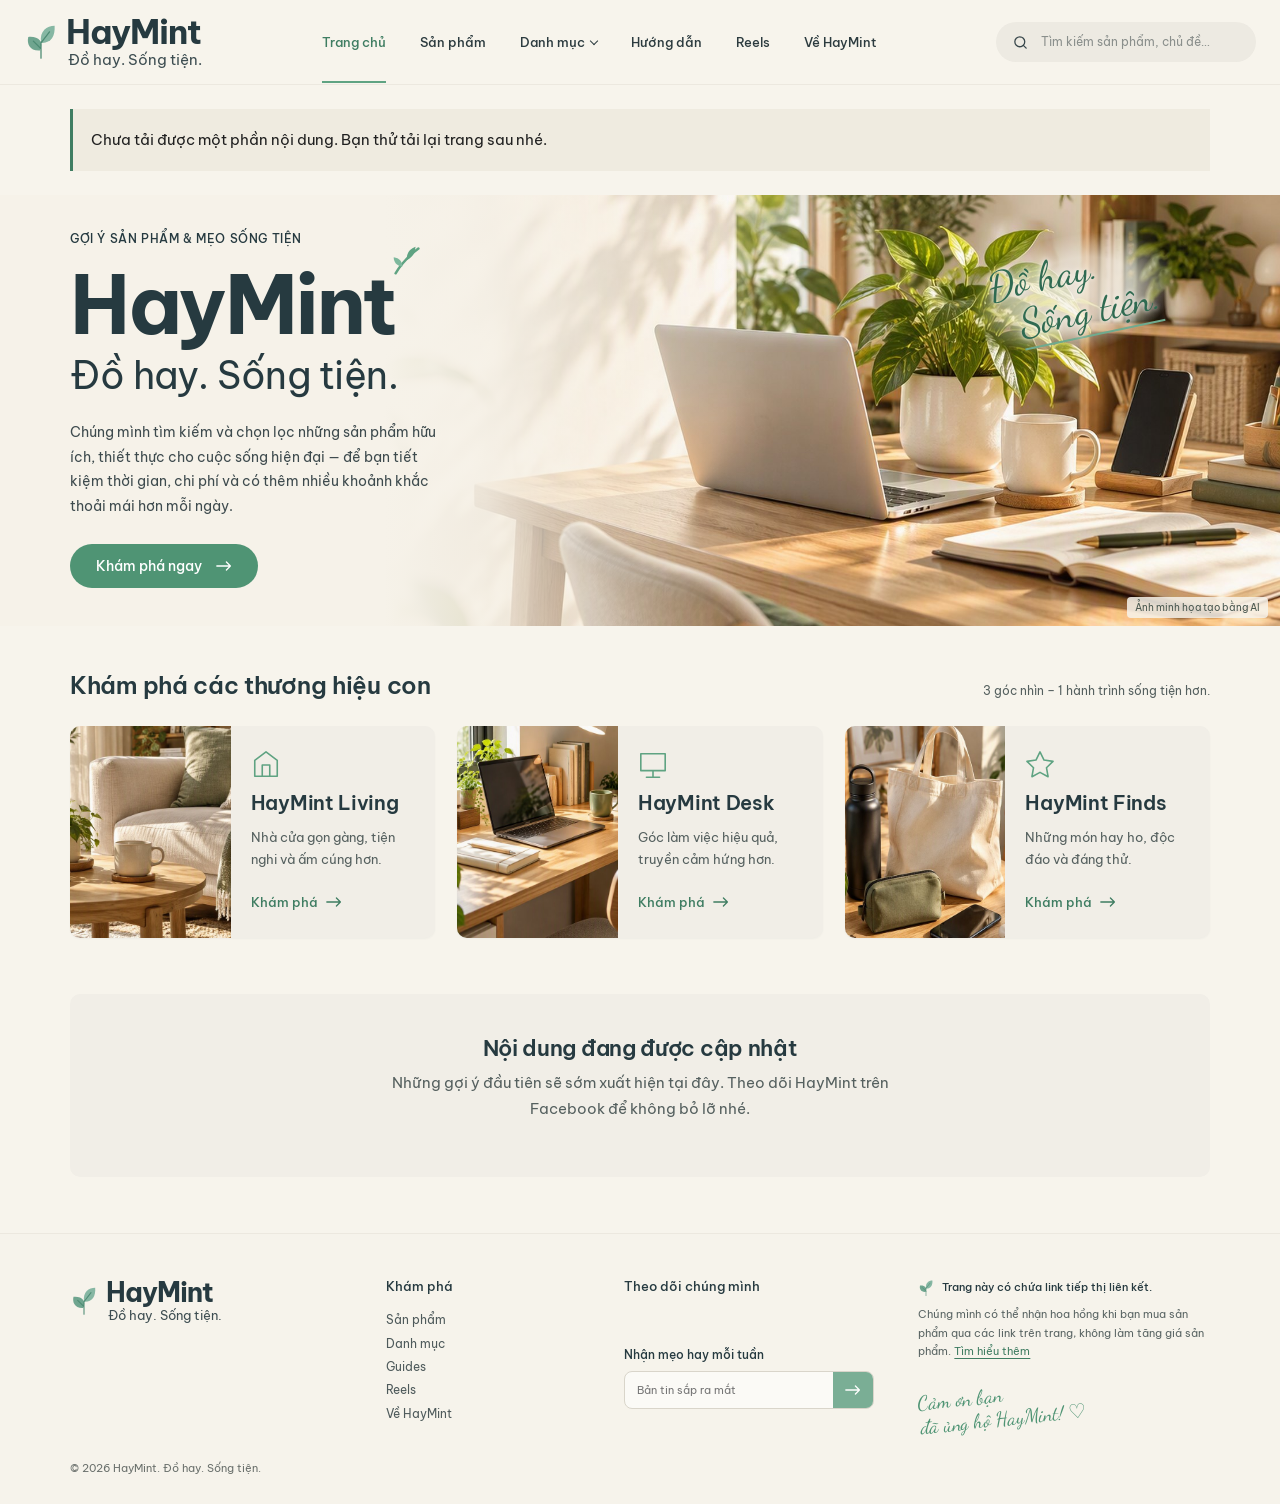
==== index.html @ e502e1e5 "Initial upload" ====
<!DOCTYPE html>
<html lang="vi"><head><meta charset="utf-8"/><meta content="width=device-width, initial-scale=1" name="viewport"/><title>Đồ hay. Sống tiện. | HayMint</title><meta content="Gợi ý chọn lọc cho nhà cửa, góc làm việc và nhu cầu hằng ngày. HayMint không phải cửa hàng." name="description"/><link rel="canonical" href="./index.html"><meta content="website" property="og:type"/><meta content="vi_VN" property="og:locale"/><meta content="HayMint" property="og:site_name"/><meta content="Đồ hay. Sống tiện. | HayMint" property="og:title"/><meta content="Gợi ý chọn lọc cho nhà cửa, góc làm việc và nhu cầu hằng ngày. HayMint không phải cửa hàng." property="og:description"/><meta property="og:url" content="./index.html"><meta content="summary" name="twitter:card"/><meta content="Đồ hay. Sống tiện. | HayMint" name="twitter:title"/><meta content="Gợi ý chọn lọc cho nhà cửa, góc làm việc và nhu cầu hằng ngày. HayMint không phải cửa hàng." name="twitter:description"/><link href="data:image/svg+xml,%3Csvg xmlns='http://www.w3.org/2000/svg' viewBox='0 0 32 32'%3E%3Cpath fill='%235FA382' d='M26 5C12 3 4 11 7 21c10 5 21-2 19-16Z'/%3E%3C/svg%3E" rel="icon" type="image/svg+xml"/><link href="https://fonts.googleapis.com" rel="preconnect"/><link crossorigin="" href="https://fonts.gstatic.com" rel="preconnect"/><link href="https://fonts.googleapis.com/css2?family=Be+Vietnam+Pro:wght@300;400;500;600;700;800&amp;family=Dancing+Script:wght@500;600&amp;display=swap" rel="stylesheet"/><link href="./assets/css/style.css" rel="stylesheet"/><script defer="" src="./assets/js/app.js"></script></head><body data-page="home"><a class="skip" href="#main">Đến nội dung chính</a><header class="site-header"><div class="wrap header-inner"><a aria-label="HayMint, Trang chủ" class="brand" href="./index.html"><svg aria-hidden="true" class="leaf" viewbox="0 0 40 44"><path d="M20 23C18 9 27 3 36 3c1 13-5 21-16 20Z" fill="#86B7A3"></path><path d="M19 32C7 33 3 24 5 16c12-1 18 5 14 16Z" fill="#6FA58F"></path><path d="M20 41V22m0 8L11 21m9 2L30 10" fill="none" stroke="#4D8B73" stroke-linecap="round" stroke-width="1.5"></path></svg><span class="brand-text"><span class="wordmark">HayMint</span><span class="tagline">Đồ hay. Sống tiện.</span></span></a><button aria-controls="main-nav" aria-expanded="false" class="menu-toggle" id="menu-toggle" type="button">☰ Menu</button><nav aria-label="Điều hướng chính" id="main-nav"><a aria-current="page" href="./index.html">Trang chủ</a><a href="./category.html?type=product">Sản phẩm</a><details class="dropdown"><summary>Danh mục</summary><div><a href="./category.html?cat=living">Living · Nhà cửa</a><a href="./category.html?cat=desk">Desk · Góc làm việc</a><a href="./category.html?cat=finds">Finds · Món hay ho</a></div></details><a href="./guides/index.html">Hướng dẫn</a><a href="./reels.html">Reels</a><a href="./about.html">Về HayMint</a><a class="facebook-follow" data-facebook="" hidden="">Theo dõi trên Facebook ↗</a></nav><div class="search-wrap"><label class="sr-only" for="site-search">Tìm gợi ý, video hoặc hướng dẫn</label><svg aria-hidden="true" class="search-icon" viewBox="0 0 24 24"><circle cx="11" cy="11" r="7" fill="none" stroke="currentColor" stroke-width="1.8"/><path d="m20 20-4-4" stroke="currentColor" stroke-width="1.8" stroke-linecap="round"/></svg><input autocomplete="off" id="site-search" placeholder="Tìm kiếm sản phẩm, chủ đề…" type="search"/></div></div></header><main id="main" tabindex="-1"><div id="load-error" class="notice wrap" role="alert" hidden></div>
<section id="search-results" class="wrap" hidden aria-labelledby="search-title"><h1 id="search-title">Kết quả tìm kiếm</h1><p id="search-count" role="status" aria-live="polite"></p><p class="affiliate-note" hidden>Trang có chứa link tiếp thị liên kết</p><div id="search-grid" class="grid"></div></section>
<div id="page-content">
<div id="demo-banner" class="demo-banner" hidden><strong>Bản xem trước thiết kế.</strong> Sản phẩm và video bên dưới là nội dung minh họa, không phải gợi ý thật. Trang này không được liên kết hay lập chỉ mục.</div>
<section class="hero" aria-labelledby="hero-title">
 <img class="hero-img" src="./assets/img/hero.jpg" width="1600" height="776" alt="Hình minh họa AI: góc bàn làm việc bằng gỗ với laptop, chậu cây xanh và cốc sứ" fetchpriority="high">
 <div class="hero-inner wrap">
  <div class="hero-copy">
   <p class="eyebrow">GỢI Ý SẢN PHẨM &amp; MẸO SỐNG TIỆN</p>
   <h1 id="hero-title">HayMint<svg class="hero-sprig" aria-hidden="true" viewBox="0 0 40 40"><path d="M8 34c6-10 12-17 24-26" fill="none" stroke="#5FA382" stroke-width="2.6" stroke-linecap="round"/><path d="M20 20c-1-7 3-12 9-14-1 7-3 11-9 14Z" fill="#5FA382"/><path d="M15 27c-6-1-9-5-9-10 6 1 9 4 9 10Z" fill="#7DB89C"/></svg></h1>
   <p class="hero-tagline">Đồ hay. Sống tiện.</p>
   <p class="hero-description">Chúng mình tìm kiếm và chọn lọc những sản phẩm hữu ích, thiết thực cho cuộc sống hiện đại — để bạn tiết kiệm thời gian, chi phí và có thêm nhiều khoảnh khắc thoải mái hơn mỗi ngày.</p>
   <button class="button" id="explore" type="button">Khám phá ngay <svg aria-hidden="true" class="arrow" viewBox="0 0 20 12"><path d="M1 6h17m-5-5 5 5-5 5" fill="none" stroke="currentColor" stroke-width="1.6" stroke-linecap="round" stroke-linejoin="round"/></svg></button>
  </div>
  <p class="hero-script" aria-hidden="true">Đồ hay.<br><span>Sống tiện.</span></p>
 </div>
 <p class="ai-note">Ảnh minh họa tạo bằng AI</p>
</section>
<div class="wrap">
<section id="categories" aria-labelledby="categories-title"><div class="section-head"><h2 id="categories-title">Khám phá các thương hiệu con</h2><span class="muted">3 góc nhìn – 1 hành trình sống tiện hơn.</span></div><div id="category-grid" class="category-grid"></div></section>
<div class="empty" id="empty-state" hidden><h2>Nội dung đang được cập nhật</h2><p>Những gợi ý đầu tiên sẽ sớm xuất hiện tại đây. Theo dõi HayMint trên Facebook để không bỏ lỡ nhé.</p><a class="button" data-facebook hidden>Theo dõi HayMint trên Facebook <svg aria-hidden="true" class="arrow" viewBox="0 0 20 12"><path d="M1 6h17m-5-5 5 5-5 5" fill="none" stroke="currentColor" stroke-width="1.6" stroke-linecap="round" stroke-linejoin="round"/></svg></a></div>
<section id="products-section" hidden><div class="section-head"><div><h2>Sản phẩm nổi bật</h2><p class="affiliate-note" hidden>Trang có chứa link tiếp thị liên kết</p></div><a class="view-all" href="./category.html?type=product">Xem tất cả <svg aria-hidden="true" class="arrow" viewBox="0 0 20 12"><path d="M1 6h17m-5-5 5 5-5 5" fill="none" stroke="currentColor" stroke-width="1.6" stroke-linecap="round" stroke-linejoin="round"/></svg></a></div><div id="products-grid" class="grid"></div></section>
</div>
<section id="videos-section" class="video-band" hidden><div class="wrap"><div class="section-head"><div><h2>Video nổi bật</h2><p class="section-description">Xem thêm những video gợi ý và mẹo hay từ HayMint.</p></div><a class="view-all" href="./reels.html">Xem tất cả video <svg aria-hidden="true" class="arrow" viewBox="0 0 20 12"><path d="M1 6h17m-5-5 5 5-5 5" fill="none" stroke="currentColor" stroke-width="1.6" stroke-linecap="round" stroke-linejoin="round"/></svg></a></div><div id="videos-grid" class="grid"></div></div></section>
<div class="wrap"><section id="guides-section" hidden><div class="section-head"><h2>Hướng dẫn</h2><a class="view-all" href="./guides/index.html">Xem tất cả <svg aria-hidden="true" class="arrow" viewBox="0 0 20 12"><path d="M1 6h17m-5-5 5 5-5 5" fill="none" stroke="currentColor" stroke-width="1.6" stroke-linecap="round" stroke-linejoin="round"/></svg></a></div><div id="guides-grid" class="grid"></div></section></div>
</div><noscript><p class="notice wrap">Bật JavaScript để xem danh mục và nội dung.</p></noscript></main><footer><div class="wrap footer-top">
<div class="footer-brand"><a class="brand" href="./index.html"><svg aria-hidden="true" class="leaf" viewbox="0 0 40 44"><path d="M20 23C18 9 27 3 36 3c1 13-5 21-16 20Z" fill="#86B7A3"></path><path d="M19 32C7 33 3 24 5 16c12-1 18 5 14 16Z" fill="#6FA58F"></path><path d="M20 41V22m0 8L11 21m9 2L30 10" fill="none" stroke="#4D8B73" stroke-linecap="round" stroke-width="1.5"></path></svg><span class="brand-text"><span class="wordmark">HayMint</span><span class="tagline">Đồ hay. Sống tiện.</span></span></a></div>
<nav aria-label="Khám phá"><h2>Khám phá</h2><a href="./category.html?type=product">Sản phẩm</a><a href="./category.html">Danh mục</a><a href="./guides/index.html">Guides</a><a href="./reels.html">Reels</a><a href="./about.html">Về HayMint</a></nav>
<div class="footer-connect"><h2>Theo dõi chúng mình</h2><div id="social-links" class="socials" aria-label="Mạng xã hội"></div><h3>Nhận mẹo hay mỗi tuần</h3><div class="newsletter-field"><label class="sr-only" for="nl">Email (sắp ra mắt)</label><input id="nl" type="email" placeholder="Bản tin sắp ra mắt" disabled><button type="button" disabled aria-label="Sắp ra mắt"><svg aria-hidden="true" class="arrow" viewBox="0 0 20 12"><path d="M1 6h17m-5-5 5 5-5 5" fill="none" stroke="currentColor" stroke-width="1.6" stroke-linecap="round" stroke-linejoin="round"/></svg></button></div></div>
<div class="footer-disclosure"><p class="disclosure-title"><svg aria-hidden="true" class="leaf" viewbox="0 0 40 44"><path d="M20 23C18 9 27 3 36 3c1 13-5 21-16 20Z" fill="#86B7A3"></path><path d="M19 32C7 33 3 24 5 16c12-1 18 5 14 16Z" fill="#6FA58F"></path><path d="M20 41V22m0 8L11 21m9 2L30 10" fill="none" stroke="#4D8B73" stroke-linecap="round" stroke-width="1.5"></path></svg>Trang này có chứa link tiếp thị liên kết.</p><p>Chúng mình có thể nhận hoa hồng khi bạn mua sản phẩm qua các link trên trang, không làm tăng giá sản phẩm. <a href="./disclosure.html">Tìm hiểu thêm</a></p><p class="footer-thanks">Cảm ơn bạn<br>đã ủng hộ HayMint! ♡</p></div>
</div><div class="wrap footer-bottom"><p>© 2026 HayMint. Đồ hay. Sống tiện.</p></div></footer></body></html>
---- assets/css/style.css ----
/* HayMint — layout follows the owner's reference mockup. Plain CSS. */
:root{--bg:#F7F4EC;--ink:#202020;--slate:#263A40;--mint:#5FA382;--hover:#4A8A6A;--green:#3F7D62;--soft:#EFEBE0;--panel:#F1EEE7;--muted:#6B6B6B;--line:#E4E0D6;--r:10px}
*{box-sizing:border-box}html{scroll-behavior:smooth;scroll-padding-top:100px}
body{margin:0;background:var(--bg);color:var(--ink);font:15px/1.7 "Be Vietnam Pro",system-ui,sans-serif;-webkit-font-smoothing:antialiased}
img{max-width:100%}a{color:inherit;text-underline-offset:3px}button,input{font:inherit}button{border:0;cursor:pointer}
a:focus-visible,button:focus-visible,input:focus-visible,summary:focus-visible{outline:3px solid var(--green);outline-offset:3px;border-radius:4px}
[hidden]{display:none!important}.wrap{width:min(1140px,calc(100% - 64px));margin-inline:auto}
h1,h2,h3{color:var(--slate);line-height:1.3;margin:0}h2{font-size:24px;font-weight:600;letter-spacing:-.3px}
.arrow{width:16px;height:10px;flex-shrink:0}
.skip{position:fixed;top:-100px;left:16px;background:var(--ink);color:#fff;padding:10px;z-index:50}.skip:focus{top:10px}
.sr-only{position:absolute;width:1px;height:1px;overflow:hidden;clip:rect(0,0,0,0);white-space:nowrap}

/* Header */
.site-header{position:sticky;top:0;z-index:30;background:rgba(247,244,236,.97);backdrop-filter:blur(10px);border-bottom:1px solid #ECE8DF}
.header-inner{display:flex;align-items:center;gap:24px;height:84px;width:min(1240px,calc(100% - 48px))}
.brand{display:inline-flex;align-items:center;gap:8px;text-decoration:none;color:var(--slate);flex-shrink:0}
.brand-text{display:flex;flex-direction:column}.wordmark{font-size:34px;font-weight:700;letter-spacing:-1px;line-height:1.05}
.tagline{font-size:15px;line-height:1.35;color:#3E4E52;padding-left:2px}.leaf{width:34px;height:38px;flex-shrink:0}
#main-nav{display:flex;align-items:center;gap:34px;margin-left:auto;margin-right:auto;font-size:13px;font-weight:500;white-space:nowrap}
#main-nav a{text-decoration:none;color:#2C3B3F}#main-nav>a,#main-nav summary{padding:30px 0 28px;border-bottom:2px solid transparent}
#main-nav a[aria-current=page]{color:var(--green);border-bottom-color:var(--mint)}#main-nav a:hover,summary:hover{color:var(--green)}
summary{list-style:none;cursor:pointer;color:#2C3B3F}summary::-webkit-details-marker{display:none}summary:after{content:'';display:inline-block;width:5px;height:5px;border:solid currentColor;border-width:0 1.5px 1.5px 0;transform:rotate(45deg);margin:0 0 3px 6px}
.dropdown{position:relative}.dropdown>div{position:absolute;top:70px;left:-14px;width:230px;padding:8px;background:#FBF9F4;border:1px solid var(--line);border-radius:12px;box-shadow:0 14px 30px rgba(38,58,64,.08)}.dropdown>div a{display:block;padding:9px 12px;border-radius:8px}.dropdown>div a:hover{background:var(--soft)}
.facebook-follow{display:none}
.search-wrap{display:flex;align-items:center;gap:10px;width:260px;height:40px;padding:0 16px;background:#EDEAE2;border-radius:999px;color:#38474B;flex-shrink:0}
.search-icon{width:17px;height:17px;flex-shrink:0}.search-wrap input{border:0;background:transparent;outline:0;width:100%;font-size:12px;color:var(--ink)}.search-wrap input::placeholder{color:#8A8F8C}.search-wrap:focus-within{box-shadow:0 0 0 2px var(--mint)}
.menu-toggle{display:none;background:transparent;color:var(--slate);font-size:14px;padding:8px}

/* Hero */
.hero{position:relative;min-height:400px;display:flex;align-items:center;overflow:hidden;background:#F5F1E8;margin-bottom:44px}
.hero-img{position:absolute;inset:0 0 0 auto;width:72%;height:100%;object-fit:cover;object-position:40% 55%}
.hero:before{content:'';position:absolute;inset:0;z-index:1;background:linear-gradient(90deg,#F6F2E9 0%,#F6F2E9 30%,rgba(246,242,233,.88) 38%,rgba(246,242,233,.35) 50%,rgba(246,242,233,0) 60%)}
.hero-inner{position:relative;z-index:2;display:flex;justify-content:space-between;align-items:flex-start;padding:34px 0 38px}
.eyebrow{font-size:12px;font-weight:500;letter-spacing:.6px;color:var(--slate);margin:0 0 14px}
.hero h1{position:relative;display:inline-block;font-size:82px;font-weight:700;letter-spacing:-2.5px;line-height:1}
.hero-sprig{position:absolute;right:-30px;top:-22px;width:38px;height:38px}
.hero-tagline{font-size:38px;font-weight:400;color:var(--slate);letter-spacing:-.5px;margin:8px 0 22px;line-height:1.2}
.hero-description{max-width:370px;font-size:14px;line-height:1.75;color:#3E4B4E;margin:0 0 26px}
.button{display:inline-flex;align-items:center;justify-content:center;gap:14px;height:44px;padding:0 26px;background:var(--mint);color:#fff;border-radius:999px;text-decoration:none;font-size:14px;font-weight:500;transition:background .2s}
.button:hover{background:var(--hover);color:#fff}
#explore{background:#4F9474}#explore:hover{background:#3F7D62}
.hero-script{font-family:"Dancing Script",cursive;font-size:40px;line-height:1.05;color:#2F6A51;transform:rotate(-12deg);margin:6px 30px 0 0;text-align:left;padding:14px 22px;border-radius:50%;background:radial-gradient(closest-side,rgba(247,244,236,.82),rgba(247,244,236,.6) 60%,rgba(247,244,236,0));text-shadow:0 0 10px #F7F4EC,0 0 4px #F7F4EC}
.hero-script span{display:inline-block;margin-left:24px;border-bottom:2px solid #6FAA8E;padding-bottom:4px}
.ai-note{position:absolute;z-index:2;right:12px;bottom:8px;margin:0;font-size:10px;color:#4A5850;background:rgba(247,244,236,.85);padding:2px 8px;border-radius:4px}

/* Sections */
section{margin-bottom:56px}.section-head{display:flex;justify-content:space-between;align-items:flex-end;gap:20px;margin-bottom:24px}
.muted{font-size:12px;color:#55605F}.section-description{font-size:13px;color:#4C5859;margin:4px 0 0}
.view-all{display:inline-flex;align-items:center;gap:8px;font-size:13px;color:var(--green);text-decoration:none;white-space:nowrap;font-weight:500}.view-all:hover{text-decoration:underline}

/* Category cards */
.category-grid{display:grid;grid-template-columns:repeat(3,1fr);gap:22px}
.category-card{display:grid;grid-template-columns:44% 56%;min-height:212px;background:var(--panel);border-radius:var(--r);overflow:hidden;box-shadow:0 1px 2px rgba(38,58,64,.04);transition:box-shadow .2s,transform .2s}
.category-card:hover{box-shadow:0 10px 26px rgba(38,58,64,.08);transform:translateY(-2px)}
.category-visual{display:block;background:#E3DFD3;min-height:100%}.category-visual img{width:100%;height:100%;object-fit:cover;display:block}
.category-copy{padding:24px 20px 22px}.category-icon{width:30px;height:30px;color:var(--mint);display:block;margin-bottom:10px}
.category-copy h3{font-size:20px;font-weight:600;letter-spacing:-.3px;margin-bottom:10px}.category-copy h3 a{text-decoration:none}
.category-copy p{font-size:13px;line-height:1.75;color:#55605F;margin:0 0 18px}
.category-explore{display:inline-flex;align-items:center;gap:8px;font-size:13px;font-weight:500;color:var(--green);text-decoration:none}

/* Cards */
.grid{display:grid;grid-template-columns:repeat(4,minmax(0,1fr));gap:22px}
.card{display:flex;flex-direction:column;min-width:0}
.card-media{position:relative;aspect-ratio:1.29;border-radius:var(--r);overflow:hidden;background:var(--soft)}
.card-media img{display:block;width:100%;height:100%;object-fit:cover;transition:transform .35s}.card:hover .card-media img{transform:scale(1.03)}
.media-placeholder{display:flex;align-items:center;justify-content:center;height:100%;font-size:12px;color:var(--muted)}
.media-tag{position:absolute;top:12px;left:12px;z-index:2;background:rgba(79,148,116,.92)!important;color:#fff!important;font-size:11px!important;padding:3px 12px!important}
.play-overlay{position:absolute;left:50%;top:50%;transform:translate(-50%,-50%);width:44px;height:44px;border-radius:50%;background:rgba(255,255,255,.92);display:flex;align-items:center;justify-content:center;color:#222;box-shadow:0 2px 10px rgba(0,0,0,.18)}
.play-icon{width:18px;height:18px;margin-left:3px;fill:currentColor}.play-icon path{fill:currentColor;stroke:none}
.duration{position:absolute;right:10px;bottom:10px;background:rgba(20,24,22,.78);color:#fff;font-size:11px;padding:1px 7px;border-radius:5px}
.card-body{display:flex;flex-direction:column;gap:8px;padding-top:14px;flex:1}
.card-body h3{font-size:17px;font-weight:500;line-height:1.4}.card-body h3 a{text-decoration:none}
.card-desc{font-size:13px;line-height:1.65;color:#55605F;margin:0;max-width:260px}
.chips{display:flex;flex-wrap:wrap;gap:6px}.chip{display:inline-block;padding:3px 10px;border-radius:999px;background:var(--soft);color:#5B5F58;font-size:11px;text-decoration:none;line-height:1.5}
.chip:hover,.chip.active{background:var(--mint);color:#fff}
.card-chips .chip:nth-child(2){display:none} /* subcategory already shown on the image */
.card-actions{margin-top:auto;padding-top:6px}
.button.shop{height:42px;padding:0 18px;gap:10px;background:transparent;color:var(--green);border:1.5px solid #5FA382;border-radius:8px;font-size:13px}
.button.shop:hover{background:#E8F0E9;color:#2F6A51}.button.shop.is-demo{cursor:default}
.bag{width:18px;height:18px;flex-shrink:0}
.card-video .card-media{aspect-ratio:1.68}.card-video .card-body{padding-top:12px}.card-video h3{font-size:14px;font-weight:500;line-height:1.5}
.guide-symbol{background:var(--soft);border-radius:var(--r);padding:30px 18px;font-size:11px;letter-spacing:1.6px;color:#4C6956}
.affiliate-note{font-size:11px;color:var(--muted);margin:6px 0 0}

/* Home: compact cards like the reference */
[data-page=home] .card-chips{display:none}
.video-band{background:#F0EDE5;padding:34px 0 40px;margin-bottom:0}
.empty{text-align:center;padding:40px 24px;background:var(--panel);border-radius:var(--r);margin-bottom:56px}.empty h2{font-size:22px;margin-bottom:8px}.empty p{color:#55605F;margin:0 auto 16px;max-width:520px}
.demo-banner{background:#FFF7DA;border-bottom:1px solid #EAD9A0;color:#5A4B14;font-size:13px;padding:10px 24px;text-align:center}

/* Other pages */
main>.wrap,#page-content>.page-intro,#page-content>.filter-bar,#page-content>.clear-filter,#page-content>section:not(.hero):not(.video-band),#page-content>article,#page-content>.empty{width:min(1140px,calc(100% - 64px));margin-left:auto;margin-right:auto}
.page-intro{padding:44px 0 16px}.page-intro h1{font-size:36px;margin:0 0 12px}.page-intro p:not(.eyebrow){color:var(--muted);max-width:680px}
.filter-bar{display:flex;flex-wrap:wrap;gap:8px;margin-bottom:14px}.filter-bar .chip{font-size:13px;padding:5px 14px}
.clear-filter{display:inline-block;font-size:13px;margin-bottom:26px}
.prose{max-width:760px!important;margin:48px auto 70px!important}.prose h1{font-size:36px;margin-bottom:22px}.prose h2{font-size:22px;margin:32px 0 10px}.prose p{color:#4E5753}.prose .lead{font-size:17px}.prose .chips{margin-bottom:18px}.updated{font-size:12px;color:var(--muted)}
.notice{padding:18px;background:var(--soft);border-left:3px solid var(--green);margin:24px auto}
#search-results{padding:32px 0}#search-results h1{font-size:28px;margin-bottom:8px}

/* Footer */
footer{background:#F6F3EB;border-top:1px solid #ECE8DF;padding:44px 0 26px}
.footer-top{display:grid;grid-template-columns:1.25fr .9fr 1.15fr 1.3fr;gap:36px}
footer .wordmark{font-size:27px}footer .tagline{font-size:13px}footer .leaf{width:28px;height:32px}
footer h2{font-size:13px;font-weight:500;color:var(--slate);margin:0 0 12px;letter-spacing:0}
footer h3{font-size:12px;font-weight:500;color:var(--slate);margin:18px 0 8px}
.footer-top nav{display:flex;flex-direction:column;gap:3px;font-size:12px}.footer-top nav a{text-decoration:none;color:#4E5A5B}.footer-top nav a:hover{color:var(--green)}
.socials{display:flex;gap:16px;min-height:22px}.socials a{color:var(--slate);display:inline-flex}.socials svg{width:18px;height:18px;fill:currentColor}
.newsletter-field{display:flex;max-width:250px;border:1px solid #D9D5CA;border-radius:8px;overflow:hidden;background:#FBFAF6}
.newsletter-field input{flex:1;min-width:0;border:0;background:transparent;padding:9px 12px;font-size:11px}.newsletter-field button{width:40px;background:#4F9474;color:#fff;display:flex;align-items:center;justify-content:center;opacity:.75;cursor:not-allowed}
.footer-disclosure p{font-size:11px;line-height:1.7;color:#5A6564;margin:0 0 8px}.footer-disclosure a{color:var(--green)}
.disclosure-title{display:flex;align-items:center;gap:8px;color:var(--slate)!important;font-weight:500}.disclosure-title .leaf{width:16px;height:18px}
.footer-thanks{font-family:"Dancing Script",cursive;font-size:20px!important;line-height:1.2!important;color:#4F9474!important;transform:rotate(-6deg);margin-top:16px!important}
.footer-bottom{margin-top:26px;font-size:11px;color:#6A706C}.footer-bottom p{margin:0}

/* Tablet */
@media(max-width:1100px){#main-nav{gap:20px;font-size:12px}.search-wrap{width:200px}.hero h1{font-size:72px}.hero-tagline{font-size:32px}.hero-script{font-size:32px}.category-grid{gap:16px}.category-card{grid-template-columns:40% 60%}.category-copy{padding:20px 16px}.category-copy h3{font-size:17px}}
@media(max-width:900px){
 .header-inner{flex-wrap:wrap;height:auto;padding:12px 0;gap:12px}.menu-toggle{display:block;margin-left:auto}
 .search-wrap{order:3;width:100%}#main-nav{display:none;order:4;width:100%;flex-direction:column;align-items:stretch;gap:0;margin:0;font-size:14px}#main-nav.open{display:flex}#main-nav>a,#main-nav summary{padding:10px 0;border:0}.facebook-follow{display:block}
 .dropdown>div{position:static;width:100%;box-shadow:none;border:0;background:var(--soft)}
 .hero-img{width:100%;opacity:.55}.hero:before{background:linear-gradient(90deg,#F6F2E9 0%,rgba(246,242,233,.92) 55%,rgba(246,242,233,.5) 100%)}.hero-script{display:none}
 .category-grid{grid-template-columns:1fr}.category-card{grid-template-columns:38% 62%;min-height:180px}
 .grid{grid-template-columns:repeat(2,minmax(0,1fr))}
 .footer-top{grid-template-columns:1fr 1fr;gap:28px}}
/* Phone */
@media(max-width:600px){
 .wrap,.header-inner{width:calc(100% - 32px)}.wordmark{font-size:28px}.tagline{font-size:12px}.leaf{width:28px;height:32px}
 .hero{min-height:0;flex-direction:column;align-items:stretch;margin-bottom:32px}.hero:before{display:none}
 .hero-img{position:relative;order:2;width:100%;height:230px;opacity:1}.hero-inner{order:1;padding:28px 0 26px}
 .hero h1{font-size:60px;letter-spacing:-1.5px}.hero-sprig{width:28px;height:28px;right:-22px;top:-14px}.hero-tagline{font-size:28px;margin-bottom:14px}.hero-description{font-size:14px}
 .ai-note{bottom:6px}
 h2{font-size:21px}.section-head{align-items:flex-start}.section-head>.muted{display:none}
 .category-card{grid-template-columns:40% 60%;min-height:170px}.category-copy{padding:18px 14px}.category-copy h3{font-size:17px}.category-copy p{font-size:12px;margin-bottom:10px}
 .grid{grid-template-columns:1fr;gap:28px}.card-desc{max-width:none}
 section{margin-bottom:40px}.video-band{padding:28px 0}
 .footer-top{grid-template-columns:1fr 1fr}.footer-brand,.footer-disclosure{grid-column:1/-1}
 .page-intro h1,.prose h1{font-size:28px}}
@media(prefers-reduced-motion:reduce){html{scroll-behavior:auto}*{transition:none!important}}
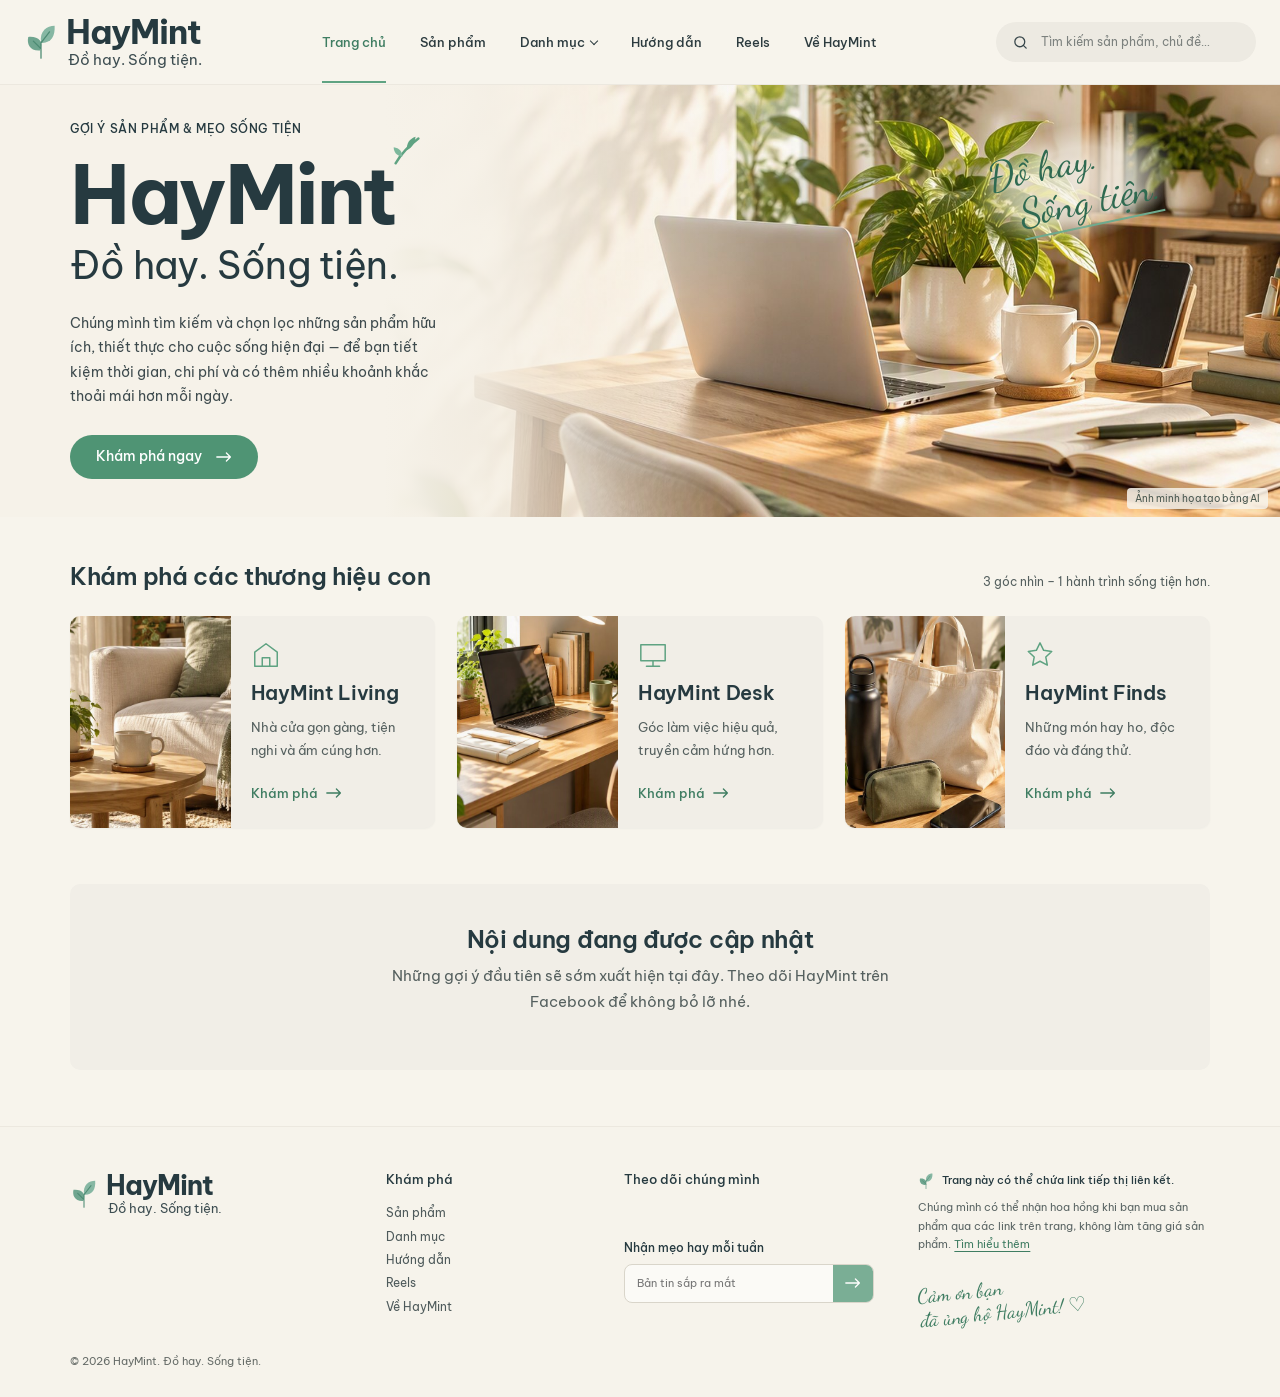
==== commit 837844cd: "2nd build from Copilot" ====
--- a/index.html
+++ b/index.html
@@ -1,32 +1,45 @@
-<!DOCTYPE html>
-<html lang="vi"><head><meta charset="utf-8"/><meta content="width=device-width, initial-scale=1" name="viewport"/><title>Đồ hay. Sống tiện. | HayMint</title><meta content="Gợi ý chọn lọc cho nhà cửa, góc làm việc và nhu cầu hằng ngày. HayMint không phải cửa hàng." name="description"/><link rel="canonical" href="./index.html"><meta content="website" property="og:type"/><meta content="vi_VN" property="og:locale"/><meta content="HayMint" property="og:site_name"/><meta content="Đồ hay. Sống tiện. | HayMint" property="og:title"/><meta content="Gợi ý chọn lọc cho nhà cửa, góc làm việc và nhu cầu hằng ngày. HayMint không phải cửa hàng." property="og:description"/><meta property="og:url" content="./index.html"><meta content="summary" name="twitter:card"/><meta content="Đồ hay. Sống tiện. | HayMint" name="twitter:title"/><meta content="Gợi ý chọn lọc cho nhà cửa, góc làm việc và nhu cầu hằng ngày. HayMint không phải cửa hàng." name="twitter:description"/><link href="data:image/svg+xml,%3Csvg xmlns='http://www.w3.org/2000/svg' viewBox='0 0 32 32'%3E%3Cpath fill='%235FA382' d='M26 5C12 3 4 11 7 21c10 5 21-2 19-16Z'/%3E%3C/svg%3E" rel="icon" type="image/svg+xml"/><link href="https://fonts.googleapis.com" rel="preconnect"/><link crossorigin="" href="https://fonts.gstatic.com" rel="preconnect"/><link href="https://fonts.googleapis.com/css2?family=Be+Vietnam+Pro:wght@300;400;500;600;700;800&amp;family=Dancing+Script:wght@500;600&amp;display=swap" rel="stylesheet"/><link href="./assets/css/style.css" rel="stylesheet"/><script defer="" src="./assets/js/app.js"></script></head><body data-page="home"><a class="skip" href="#main">Đến nội dung chính</a><header class="site-header"><div class="wrap header-inner"><a aria-label="HayMint, Trang chủ" class="brand" href="./index.html"><svg aria-hidden="true" class="leaf" viewbox="0 0 40 44"><path d="M20 23C18 9 27 3 36 3c1 13-5 21-16 20Z" fill="#86B7A3"></path><path d="M19 32C7 33 3 24 5 16c12-1 18 5 14 16Z" fill="#6FA58F"></path><path d="M20 41V22m0 8L11 21m9 2L30 10" fill="none" stroke="#4D8B73" stroke-linecap="round" stroke-width="1.5"></path></svg><span class="brand-text"><span class="wordmark">HayMint</span><span class="tagline">Đồ hay. Sống tiện.</span></span></a><button aria-controls="main-nav" aria-expanded="false" class="menu-toggle" id="menu-toggle" type="button">☰ Menu</button><nav aria-label="Điều hướng chính" id="main-nav"><a aria-current="page" href="./index.html">Trang chủ</a><a href="./category.html?type=product">Sản phẩm</a><details class="dropdown"><summary>Danh mục</summary><div><a href="./category.html?cat=living">Living · Nhà cửa</a><a href="./category.html?cat=desk">Desk · Góc làm việc</a><a href="./category.html?cat=finds">Finds · Món hay ho</a></div></details><a href="./guides/index.html">Hướng dẫn</a><a href="./reels.html">Reels</a><a href="./about.html">Về HayMint</a><a class="facebook-follow" data-facebook="" hidden="">Theo dõi trên Facebook ↗</a></nav><div class="search-wrap"><label class="sr-only" for="site-search">Tìm gợi ý, video hoặc hướng dẫn</label><svg aria-hidden="true" class="search-icon" viewBox="0 0 24 24"><circle cx="11" cy="11" r="7" fill="none" stroke="currentColor" stroke-width="1.8"/><path d="m20 20-4-4" stroke="currentColor" stroke-width="1.8" stroke-linecap="round"/></svg><input autocomplete="off" id="site-search" placeholder="Tìm kiếm sản phẩm, chủ đề…" type="search"/></div></div></header><main id="main" tabindex="-1"><div id="load-error" class="notice wrap" role="alert" hidden></div>
+<!doctype html>
+<html lang="vi"><head><meta charset="utf-8"><meta name="viewport" content="width=device-width, initial-scale=1">
+<title>Đồ hay. Sống tiện. | HayMint</title><meta name="description" content="Gợi ý chọn lọc cho nhà cửa, góc làm việc và nhu cầu hằng ngày. HayMint không phải cửa hàng.">
+<link rel="canonical" href="./index.html">
+<meta property="og:type" content="website"><meta property="og:locale" content="vi_VN"><meta property="og:site_name" content="HayMint">
+<meta property="og:title" content="Đồ hay. Sống tiện. | HayMint"><meta property="og:description" content="Gợi ý chọn lọc cho nhà cửa, góc làm việc và nhu cầu hằng ngày. HayMint không phải cửa hàng."><meta property="og:url" content="./index.html">
+<meta name="twitter:card" content="summary"><meta name="twitter:title" content="Đồ hay. Sống tiện. | HayMint"><meta name="twitter:description" content="Gợi ý chọn lọc cho nhà cửa, góc làm việc và nhu cầu hằng ngày. HayMint không phải cửa hàng.">
+<link rel="icon" type="image/svg+xml" href="data:image/svg+xml,%3Csvg xmlns='http://www.w3.org/2000/svg' viewBox='0 0 32 32'%3E%3Cpath fill='%235FA382' d='M26 5C12 3 4 11 7 21c10 5 21-2 19-16Z'/%3E%3C/svg%3E">
+<link rel="preconnect" href="https://fonts.googleapis.com"><link rel="preconnect" href="https://fonts.gstatic.com" crossorigin>
+<link rel="stylesheet" href="https://fonts.googleapis.com/css2?family=Be+Vietnam+Pro:wght@400;500;600;700&amp;family=Dancing+Script:wght@500;600&amp;display=swap">
+<style>svg{max-width:48px;max-height:48px}.hero-img{max-width:100%}</style>
+<link rel="stylesheet" href="./assets/css/style.css">
+<script defer src="./assets/js/app.js"></script></head>
+<body data-page="home"><a class="skip" href="#main">Đến nội dung chính</a>
+<header class="site-header"><div class="header-inner"><a class="brand" href="./index.html" aria-label="HayMint, Trang chủ"><svg class="leaf" width="34" height="38" viewBox="0 0 40 44" aria-hidden="true"><path d="M20 23C18 9 27 3 36 3c1 13-5 21-16 20Z" fill="#86B7A3"/><path d="M19 32C7 33 3 24 5 16c12-1 18 5 14 16Z" fill="#6FA58F"/><path d="M20 41V22m0 8L11 21m9 2L30 10" stroke="#4D8B73" stroke-width="1.5" fill="none" stroke-linecap="round"/></svg><span class="brand-text"><span class="wordmark">HayMint</span><span class="tagline">Đồ hay. Sống tiện.</span></span></a>
+<button id="menu-toggle" class="menu-toggle" type="button" aria-expanded="false" aria-controls="main-nav">☰ Menu</button>
+<nav id="main-nav" aria-label="Điều hướng chính"><a href="./index.html" aria-current="page">Trang chủ</a><a href="./category.html?type=product">Sản phẩm</a><details class="dropdown"><summary>Danh mục</summary><div><a href="./category.html?cat=living">Living · Nhà cửa</a><a href="./category.html?cat=desk">Desk · Góc làm việc</a><a href="./category.html?cat=finds">Finds · Món hay ho</a></div></details><a href="./guides/index.html">Hướng dẫn</a><a href="./reels.html">Reels</a><a href="./about.html">Về HayMint</a><a class="facebook-follow" data-facebook hidden>Theo dõi trên Facebook ↗</a></nav>
+<div class="search-wrap"><label class="sr-only" for="site-search">Tìm kiếm sản phẩm, chủ đề</label><svg class="search-icon" width="17" height="17" viewBox="0 0 24 24" aria-hidden="true"><circle cx="11" cy="11" r="7" fill="none" stroke="currentColor" stroke-width="1.8"/><path d="m20 20-4-4" stroke="currentColor" stroke-width="1.8" stroke-linecap="round"/></svg><input id="site-search" type="search" placeholder="Tìm kiếm sản phẩm, chủ đề…" autocomplete="off"></div></div></header>
+<main id="main" tabindex="-1"><div id="load-error" class="notice wrap" role="alert" hidden></div>
 <section id="search-results" class="wrap" hidden aria-labelledby="search-title"><h1 id="search-title">Kết quả tìm kiếm</h1><p id="search-count" role="status" aria-live="polite"></p><p class="affiliate-note" hidden>Trang có chứa link tiếp thị liên kết</p><div id="search-grid" class="grid"></div></section>
-<div id="page-content">
-<div id="demo-banner" class="demo-banner" hidden><strong>Bản xem trước thiết kế.</strong> Sản phẩm và video bên dưới là nội dung minh họa, không phải gợi ý thật. Trang này không được liên kết hay lập chỉ mục.</div>
+<div id="page-content"><div id="demo-banner" class="demo-banner" hidden><strong>Bản xem trước thiết kế.</strong> Sản phẩm và video bên dưới là nội dung minh họa, không phải gợi ý thật.</div>
 <section class="hero" aria-labelledby="hero-title">
- <img class="hero-img" src="./assets/img/hero.jpg" width="1600" height="776" alt="Hình minh họa AI: góc bàn làm việc bằng gỗ với laptop, chậu cây xanh và cốc sứ" fetchpriority="high">
- <div class="hero-inner wrap">
-  <div class="hero-copy">
-   <p class="eyebrow">GỢI Ý SẢN PHẨM &amp; MẸO SỐNG TIỆN</p>
-   <h1 id="hero-title">HayMint<svg class="hero-sprig" aria-hidden="true" viewBox="0 0 40 40"><path d="M8 34c6-10 12-17 24-26" fill="none" stroke="#5FA382" stroke-width="2.6" stroke-linecap="round"/><path d="M20 20c-1-7 3-12 9-14-1 7-3 11-9 14Z" fill="#5FA382"/><path d="M15 27c-6-1-9-5-9-10 6 1 9 4 9 10Z" fill="#7DB89C"/></svg></h1>
-   <p class="hero-tagline">Đồ hay. Sống tiện.</p>
-   <p class="hero-description">Chúng mình tìm kiếm và chọn lọc những sản phẩm hữu ích, thiết thực cho cuộc sống hiện đại — để bạn tiết kiệm thời gian, chi phí và có thêm nhiều khoảnh khắc thoải mái hơn mỗi ngày.</p>
-   <button class="button" id="explore" type="button">Khám phá ngay <svg aria-hidden="true" class="arrow" viewBox="0 0 20 12"><path d="M1 6h17m-5-5 5 5-5 5" fill="none" stroke="currentColor" stroke-width="1.6" stroke-linecap="round" stroke-linejoin="round"/></svg></button>
-  </div>
-  <p class="hero-script" aria-hidden="true">Đồ hay.<br><span>Sống tiện.</span></p>
- </div>
- <p class="ai-note">Ảnh minh họa tạo bằng AI</p>
-</section>
+<img class="hero-img" src="./assets/img/hero.jpg" width="1600" height="776" alt="Hình minh họa AI: góc bàn làm việc bằng gỗ với laptop, chậu cây và cốc sứ" fetchpriority="high">
+<div class="hero-inner wrap"><div class="hero-copy">
+<p class="eyebrow">GỢI Ý SẢN PHẨM &amp; MẸO SỐNG TIỆN</p>
+<h1 id="hero-title">HayMint<svg class="hero-sprig" width="38" height="38" viewBox="0 0 40 40" aria-hidden="true"><path d="M8 34c6-10 12-17 24-26" fill="none" stroke="#5FA382" stroke-width="2.6" stroke-linecap="round"/><path d="M20 20c-1-7 3-12 9-14-1 7-3 11-9 14Z" fill="#5FA382"/><path d="M15 27c-6-1-9-5-9-10 6 1 9 4 9 10Z" fill="#7DB89C"/></svg></h1>
+<p class="hero-tagline">Đồ hay. Sống tiện.</p>
+<p class="hero-description">Chúng mình tìm kiếm và chọn lọc những sản phẩm hữu ích, thiết thực cho cuộc sống hiện đại — để bạn tiết kiệm thời gian, chi phí và có thêm nhiều khoảnh khắc thoải mái hơn mỗi ngày.</p>
+<button class="button" id="explore" type="button">Khám phá ngay <svg class="arrow" width="16" height="10" viewBox="0 0 20 12" aria-hidden="true"><path d="M1 6h17m-5-5 5 5-5 5" fill="none" stroke="currentColor" stroke-width="1.6" stroke-linecap="round" stroke-linejoin="round"/></svg></button></div>
+<p class="hero-script" aria-hidden="true">Đồ hay.<br><span>Sống tiện.</span></p></div>
+<p class="ai-note">Ảnh minh họa tạo bằng AI</p></section>
 <div class="wrap">
-<section id="categories" aria-labelledby="categories-title"><div class="section-head"><h2 id="categories-title">Khám phá các thương hiệu con</h2><span class="muted">3 góc nhìn – 1 hành trình sống tiện hơn.</span></div><div id="category-grid" class="category-grid"></div></section>
-<div class="empty" id="empty-state" hidden><h2>Nội dung đang được cập nhật</h2><p>Những gợi ý đầu tiên sẽ sớm xuất hiện tại đây. Theo dõi HayMint trên Facebook để không bỏ lỡ nhé.</p><a class="button" data-facebook hidden>Theo dõi HayMint trên Facebook <svg aria-hidden="true" class="arrow" viewBox="0 0 20 12"><path d="M1 6h17m-5-5 5 5-5 5" fill="none" stroke="currentColor" stroke-width="1.6" stroke-linecap="round" stroke-linejoin="round"/></svg></a></div>
-<section id="products-section" hidden><div class="section-head"><div><h2>Sản phẩm nổi bật</h2><p class="affiliate-note" hidden>Trang có chứa link tiếp thị liên kết</p></div><a class="view-all" href="./category.html?type=product">Xem tất cả <svg aria-hidden="true" class="arrow" viewBox="0 0 20 12"><path d="M1 6h17m-5-5 5 5-5 5" fill="none" stroke="currentColor" stroke-width="1.6" stroke-linecap="round" stroke-linejoin="round"/></svg></a></div><div id="products-grid" class="grid"></div></section>
+<section id="categories" aria-labelledby="cat-title"><div class="section-head"><h2 id="cat-title">Khám phá các thương hiệu con</h2><span class="muted">3 góc nhìn – 1 hành trình sống tiện hơn.</span></div><div id="category-grid" class="category-grid"></div></section>
+<div class="empty" id="empty-state" hidden><h2>Nội dung đang được cập nhật</h2><p>Những gợi ý đầu tiên sẽ sớm xuất hiện tại đây. Theo dõi HayMint trên Facebook để không bỏ lỡ nhé.</p><a class="button" data-facebook hidden>Theo dõi HayMint trên Facebook <svg class="arrow" width="16" height="10" viewBox="0 0 20 12" aria-hidden="true"><path d="M1 6h17m-5-5 5 5-5 5" fill="none" stroke="currentColor" stroke-width="1.6" stroke-linecap="round" stroke-linejoin="round"/></svg></a></div>
+<section id="products-section" hidden><div class="section-head"><div><h2>Sản phẩm nổi bật</h2><p class="affiliate-note" hidden>Trang có chứa link tiếp thị liên kết</p></div><a class="view-all" href="./category.html?type=product">Xem tất cả <svg class="arrow" width="16" height="10" viewBox="0 0 20 12" aria-hidden="true"><path d="M1 6h17m-5-5 5 5-5 5" fill="none" stroke="currentColor" stroke-width="1.6" stroke-linecap="round" stroke-linejoin="round"/></svg></a></div><div id="products-grid" class="grid"></div></section>
 </div>
-<section id="videos-section" class="video-band" hidden><div class="wrap"><div class="section-head"><div><h2>Video nổi bật</h2><p class="section-description">Xem thêm những video gợi ý và mẹo hay từ HayMint.</p></div><a class="view-all" href="./reels.html">Xem tất cả video <svg aria-hidden="true" class="arrow" viewBox="0 0 20 12"><path d="M1 6h17m-5-5 5 5-5 5" fill="none" stroke="currentColor" stroke-width="1.6" stroke-linecap="round" stroke-linejoin="round"/></svg></a></div><div id="videos-grid" class="grid"></div></div></section>
-<div class="wrap"><section id="guides-section" hidden><div class="section-head"><h2>Hướng dẫn</h2><a class="view-all" href="./guides/index.html">Xem tất cả <svg aria-hidden="true" class="arrow" viewBox="0 0 20 12"><path d="M1 6h17m-5-5 5 5-5 5" fill="none" stroke="currentColor" stroke-width="1.6" stroke-linecap="round" stroke-linejoin="round"/></svg></a></div><div id="guides-grid" class="grid"></div></section></div>
-</div><noscript><p class="notice wrap">Bật JavaScript để xem danh mục và nội dung.</p></noscript></main><footer><div class="wrap footer-top">
-<div class="footer-brand"><a class="brand" href="./index.html"><svg aria-hidden="true" class="leaf" viewbox="0 0 40 44"><path d="M20 23C18 9 27 3 36 3c1 13-5 21-16 20Z" fill="#86B7A3"></path><path d="M19 32C7 33 3 24 5 16c12-1 18 5 14 16Z" fill="#6FA58F"></path><path d="M20 41V22m0 8L11 21m9 2L30 10" fill="none" stroke="#4D8B73" stroke-linecap="round" stroke-width="1.5"></path></svg><span class="brand-text"><span class="wordmark">HayMint</span><span class="tagline">Đồ hay. Sống tiện.</span></span></a></div>
-<nav aria-label="Khám phá"><h2>Khám phá</h2><a href="./category.html?type=product">Sản phẩm</a><a href="./category.html">Danh mục</a><a href="./guides/index.html">Guides</a><a href="./reels.html">Reels</a><a href="./about.html">Về HayMint</a></nav>
-<div class="footer-connect"><h2>Theo dõi chúng mình</h2><div id="social-links" class="socials" aria-label="Mạng xã hội"></div><h3>Nhận mẹo hay mỗi tuần</h3><div class="newsletter-field"><label class="sr-only" for="nl">Email (sắp ra mắt)</label><input id="nl" type="email" placeholder="Bản tin sắp ra mắt" disabled><button type="button" disabled aria-label="Sắp ra mắt"><svg aria-hidden="true" class="arrow" viewBox="0 0 20 12"><path d="M1 6h17m-5-5 5 5-5 5" fill="none" stroke="currentColor" stroke-width="1.6" stroke-linecap="round" stroke-linejoin="round"/></svg></button></div></div>
-<div class="footer-disclosure"><p class="disclosure-title"><svg aria-hidden="true" class="leaf" viewbox="0 0 40 44"><path d="M20 23C18 9 27 3 36 3c1 13-5 21-16 20Z" fill="#86B7A3"></path><path d="M19 32C7 33 3 24 5 16c12-1 18 5 14 16Z" fill="#6FA58F"></path><path d="M20 41V22m0 8L11 21m9 2L30 10" fill="none" stroke="#4D8B73" stroke-linecap="round" stroke-width="1.5"></path></svg>Trang này có chứa link tiếp thị liên kết.</p><p>Chúng mình có thể nhận hoa hồng khi bạn mua sản phẩm qua các link trên trang, không làm tăng giá sản phẩm. <a href="./disclosure.html">Tìm hiểu thêm</a></p><p class="footer-thanks">Cảm ơn bạn<br>đã ủng hộ HayMint! ♡</p></div>
+<section id="videos-section" class="video-band" hidden><div class="wrap"><div class="section-head"><div><h2>Video nổi bật</h2><p class="section-description">Xem thêm những video gợi ý và mẹo hay từ HayMint.</p></div><a class="view-all" href="./reels.html">Xem tất cả video <svg class="arrow" width="16" height="10" viewBox="0 0 20 12" aria-hidden="true"><path d="M1 6h17m-5-5 5 5-5 5" fill="none" stroke="currentColor" stroke-width="1.6" stroke-linecap="round" stroke-linejoin="round"/></svg></a></div><div id="videos-grid" class="grid"></div></div></section>
+<div class="wrap"><section id="guides-section" hidden><div class="section-head"><h2>Hướng dẫn</h2><a class="view-all" href="./guides/index.html">Xem tất cả <svg class="arrow" width="16" height="10" viewBox="0 0 20 12" aria-hidden="true"><path d="M1 6h17m-5-5 5 5-5 5" fill="none" stroke="currentColor" stroke-width="1.6" stroke-linecap="round" stroke-linejoin="round"/></svg></a></div><div id="guides-grid" class="grid"></div></section></div></div>
+<noscript><p class="notice wrap">Bật JavaScript để xem nội dung.</p></noscript></main>
+<footer><div class="wrap footer-top">
+<div class="footer-brand"><a class="brand" href="./index.html"><svg class="leaf" width="34" height="38" viewBox="0 0 40 44" aria-hidden="true"><path d="M20 23C18 9 27 3 36 3c1 13-5 21-16 20Z" fill="#86B7A3"/><path d="M19 32C7 33 3 24 5 16c12-1 18 5 14 16Z" fill="#6FA58F"/><path d="M20 41V22m0 8L11 21m9 2L30 10" stroke="#4D8B73" stroke-width="1.5" fill="none" stroke-linecap="round"/></svg><span class="brand-text"><span class="wordmark">HayMint</span><span class="tagline">Đồ hay. Sống tiện.</span></span></a></div>
+<nav aria-label="Khám phá"><h2>Khám phá</h2><a href="./category.html?type=product">Sản phẩm</a><a href="./category.html">Danh mục</a><a href="./guides/index.html">Hướng dẫn</a><a href="./reels.html">Reels</a><a href="./about.html">Về HayMint</a></nav>
+<div class="footer-connect"><h2>Theo dõi chúng mình</h2><div id="social-links" class="socials"></div><h3>Nhận mẹo hay mỗi tuần</h3><div class="newsletter-field"><label class="sr-only" for="nl">Email (sắp ra mắt)</label><input id="nl" type="email" placeholder="Bản tin sắp ra mắt" disabled><button type="button" disabled aria-label="Sắp ra mắt"><svg class="arrow" width="16" height="10" viewBox="0 0 20 12" aria-hidden="true"><path d="M1 6h17m-5-5 5 5-5 5" fill="none" stroke="currentColor" stroke-width="1.6" stroke-linecap="round" stroke-linejoin="round"/></svg></button></div></div>
+<div class="footer-disclosure"><p class="disclosure-title"><svg class="leaf" width="34" height="38" viewBox="0 0 40 44" aria-hidden="true"><path d="M20 23C18 9 27 3 36 3c1 13-5 21-16 20Z" fill="#86B7A3"/><path d="M19 32C7 33 3 24 5 16c12-1 18 5 14 16Z" fill="#6FA58F"/><path d="M20 41V22m0 8L11 21m9 2L30 10" stroke="#4D8B73" stroke-width="1.5" fill="none" stroke-linecap="round"/></svg>Trang này có thể chứa link tiếp thị liên kết.</p><p>Chúng mình có thể nhận hoa hồng khi bạn mua sản phẩm qua các link trên trang, không làm tăng giá sản phẩm. <a href="./disclosure.html">Tìm hiểu thêm</a></p><p class="footer-thanks">Cảm ơn bạn<br>đã ủng hộ HayMint! ♡</p></div>
 </div><div class="wrap footer-bottom"><p>© 2026 HayMint. Đồ hay. Sống tiện.</p></div></footer></body></html>
--- a/assets/css/style.css
+++ b/assets/css/style.css
@@ -1,8 +1,8 @@
-/* HayMint — layout follows the owner's reference mockup. Plain CSS. */
+/* HayMint — layout follows the owner's reference mockup. Plain CSS, no build step. */
 :root{--bg:#F7F4EC;--ink:#202020;--slate:#263A40;--mint:#5FA382;--hover:#4A8A6A;--green:#3F7D62;--soft:#EFEBE0;--panel:#F1EEE7;--muted:#6B6B6B;--line:#E4E0D6;--r:10px}
 *{box-sizing:border-box}html{scroll-behavior:smooth;scroll-padding-top:100px}
-body{margin:0;background:var(--bg);color:var(--ink);font:15px/1.7 "Be Vietnam Pro",system-ui,sans-serif;-webkit-font-smoothing:antialiased}
-img{max-width:100%}a{color:inherit;text-underline-offset:3px}button,input{font:inherit}button{border:0;cursor:pointer}
+body{margin:0;background:var(--bg);color:var(--ink);font:15px/1.7 "Be Vietnam Pro",system-ui,-apple-system,"Segoe UI",sans-serif;-webkit-font-smoothing:antialiased}
+img{max-width:100%}svg{max-width:none;max-height:none}a{color:inherit;text-underline-offset:3px}button,input{font:inherit}button{border:0;cursor:pointer}
 a:focus-visible,button:focus-visible,input:focus-visible,summary:focus-visible{outline:3px solid var(--green);outline-offset:3px;border-radius:4px}
 [hidden]{display:none!important}.wrap{width:min(1140px,calc(100% - 64px));margin-inline:auto}
 h1,h2,h3{color:var(--slate);line-height:1.3;margin:0}h2{font-size:24px;font-weight:600;letter-spacing:-.3px}
@@ -12,34 +12,36 @@
 
 /* Header */
 .site-header{position:sticky;top:0;z-index:30;background:rgba(247,244,236,.97);backdrop-filter:blur(10px);border-bottom:1px solid #ECE8DF}
-.header-inner{display:flex;align-items:center;gap:24px;height:84px;width:min(1240px,calc(100% - 48px))}
+.header-inner{display:flex;align-items:center;gap:24px;height:84px;width:min(1240px,calc(100% - 48px));margin-inline:auto}
 .brand{display:inline-flex;align-items:center;gap:8px;text-decoration:none;color:var(--slate);flex-shrink:0}
 .brand-text{display:flex;flex-direction:column}.wordmark{font-size:34px;font-weight:700;letter-spacing:-1px;line-height:1.05}
 .tagline{font-size:15px;line-height:1.35;color:#3E4E52;padding-left:2px}.leaf{width:34px;height:38px;flex-shrink:0}
-#main-nav{display:flex;align-items:center;gap:34px;margin-left:auto;margin-right:auto;font-size:13px;font-weight:500;white-space:nowrap}
+#main-nav{display:flex;align-items:center;gap:34px;margin-inline:auto;font-size:13px;font-weight:500;white-space:nowrap}
 #main-nav a{text-decoration:none;color:#2C3B3F}#main-nav>a,#main-nav summary{padding:30px 0 28px;border-bottom:2px solid transparent}
 #main-nav a[aria-current=page]{color:var(--green);border-bottom-color:var(--mint)}#main-nav a:hover,summary:hover{color:var(--green)}
-summary{list-style:none;cursor:pointer;color:#2C3B3F}summary::-webkit-details-marker{display:none}summary:after{content:'';display:inline-block;width:5px;height:5px;border:solid currentColor;border-width:0 1.5px 1.5px 0;transform:rotate(45deg);margin:0 0 3px 6px}
-.dropdown{position:relative}.dropdown>div{position:absolute;top:70px;left:-14px;width:230px;padding:8px;background:#FBF9F4;border:1px solid var(--line);border-radius:12px;box-shadow:0 14px 30px rgba(38,58,64,.08)}.dropdown>div a{display:block;padding:9px 12px;border-radius:8px}.dropdown>div a:hover{background:var(--soft)}
+summary{list-style:none;cursor:pointer;color:#2C3B3F}summary::-webkit-details-marker{display:none}
+summary:after{content:'';display:inline-block;width:5px;height:5px;border:solid currentColor;border-width:0 1.5px 1.5px 0;transform:rotate(45deg);margin:0 0 3px 6px}
+.dropdown{position:relative}.dropdown>div{position:absolute;top:70px;left:-14px;width:230px;padding:8px;background:#FBF9F4;border:1px solid var(--line);border-radius:12px;box-shadow:0 14px 30px rgba(38,58,64,.08)}
+.dropdown>div a{display:block;padding:9px 12px;border-radius:8px}.dropdown>div a:hover{background:var(--soft)}
 .facebook-follow{display:none}
 .search-wrap{display:flex;align-items:center;gap:10px;width:260px;height:40px;padding:0 16px;background:#EDEAE2;border-radius:999px;color:#38474B;flex-shrink:0}
-.search-icon{width:17px;height:17px;flex-shrink:0}.search-wrap input{border:0;background:transparent;outline:0;width:100%;font-size:12px;color:var(--ink)}.search-wrap input::placeholder{color:#8A8F8C}.search-wrap:focus-within{box-shadow:0 0 0 2px var(--mint)}
+.search-icon{width:17px;height:17px;flex-shrink:0}.search-wrap input{border:0;background:transparent;outline:0;width:100%;font-size:12px;color:var(--ink)}
+.search-wrap input::placeholder{color:#7C817E}.search-wrap:focus-within{box-shadow:0 0 0 2px var(--mint)}
 .menu-toggle{display:none;background:transparent;color:var(--slate);font-size:14px;padding:8px}
 
 /* Hero */
 .hero{position:relative;min-height:400px;display:flex;align-items:center;overflow:hidden;background:#F5F1E8;margin-bottom:44px}
-.hero-img{position:absolute;inset:0 0 0 auto;width:72%;height:100%;object-fit:cover;object-position:40% 55%}
+.hero-img{position:absolute;inset:0 0 0 auto;width:72%;height:100%;object-fit:cover;object-position:40% 55%;max-width:none}
 .hero:before{content:'';position:absolute;inset:0;z-index:1;background:linear-gradient(90deg,#F6F2E9 0%,#F6F2E9 30%,rgba(246,242,233,.88) 38%,rgba(246,242,233,.35) 50%,rgba(246,242,233,0) 60%)}
 .hero-inner{position:relative;z-index:2;display:flex;justify-content:space-between;align-items:flex-start;padding:34px 0 38px}
 .eyebrow{font-size:12px;font-weight:500;letter-spacing:.6px;color:var(--slate);margin:0 0 14px}
 .hero h1{position:relative;display:inline-block;font-size:82px;font-weight:700;letter-spacing:-2.5px;line-height:1}
 .hero-sprig{position:absolute;right:-30px;top:-22px;width:38px;height:38px}
-.hero-tagline{font-size:38px;font-weight:400;color:var(--slate);letter-spacing:-.5px;margin:8px 0 22px;line-height:1.2}
+.hero-tagline{font-size:38px;color:var(--slate);letter-spacing:-.5px;margin:8px 0 22px;line-height:1.2}
 .hero-description{max-width:370px;font-size:14px;line-height:1.75;color:#3E4B4E;margin:0 0 26px}
-.button{display:inline-flex;align-items:center;justify-content:center;gap:14px;height:44px;padding:0 26px;background:var(--mint);color:#fff;border-radius:999px;text-decoration:none;font-size:14px;font-weight:500;transition:background .2s}
-.button:hover{background:var(--hover);color:#fff}
-#explore{background:#4F9474}#explore:hover{background:#3F7D62}
-.hero-script{font-family:"Dancing Script",cursive;font-size:40px;line-height:1.05;color:#2F6A51;transform:rotate(-12deg);margin:6px 30px 0 0;text-align:left;padding:14px 22px;border-radius:50%;background:radial-gradient(closest-side,rgba(247,244,236,.82),rgba(247,244,236,.6) 60%,rgba(247,244,236,0));text-shadow:0 0 10px #F7F4EC,0 0 4px #F7F4EC}
+.button{display:inline-flex;align-items:center;justify-content:center;gap:14px;height:44px;padding:0 26px;background:#4F9474;color:#fff;border-radius:999px;text-decoration:none;font-size:14px;font-weight:500;transition:background .2s}
+.button:hover{background:var(--green);color:#fff}
+.hero-script{font-family:"Dancing Script",cursive;font-size:40px;line-height:1.05;color:#2F6A51;transform:rotate(-12deg);margin:6px 30px 0 0;padding:14px 22px;border-radius:50%;background:radial-gradient(closest-side,rgba(247,244,236,.82),rgba(247,244,236,.6) 60%,rgba(247,244,236,0));text-shadow:0 0 10px #F7F4EC}
 .hero-script span{display:inline-block;margin-left:24px;border-bottom:2px solid #6FAA8E;padding-bottom:4px}
 .ai-note{position:absolute;z-index:2;right:12px;bottom:8px;margin:0;font-size:10px;color:#4A5850;background:rgba(247,244,236,.85);padding:2px 8px;border-radius:4px}
 
@@ -52,7 +54,7 @@
 .category-grid{display:grid;grid-template-columns:repeat(3,1fr);gap:22px}
 .category-card{display:grid;grid-template-columns:44% 56%;min-height:212px;background:var(--panel);border-radius:var(--r);overflow:hidden;box-shadow:0 1px 2px rgba(38,58,64,.04);transition:box-shadow .2s,transform .2s}
 .category-card:hover{box-shadow:0 10px 26px rgba(38,58,64,.08);transform:translateY(-2px)}
-.category-visual{display:block;background:#E3DFD3;min-height:100%}.category-visual img{width:100%;height:100%;object-fit:cover;display:block}
+.category-visual{display:block;background:#E3DFD3}.category-visual img{width:100%;height:100%;object-fit:cover;display:block}
 .category-copy{padding:24px 20px 22px}.category-icon{width:30px;height:30px;color:var(--mint);display:block;margin-bottom:10px}
 .category-copy h3{font-size:20px;font-weight:600;letter-spacing:-.3px;margin-bottom:10px}.category-copy h3 a{text-decoration:none}
 .category-copy p{font-size:13px;line-height:1.75;color:#55605F;margin:0 0 18px}
@@ -63,37 +65,34 @@
 .card{display:flex;flex-direction:column;min-width:0}
 .card-media{position:relative;aspect-ratio:1.29;border-radius:var(--r);overflow:hidden;background:var(--soft)}
 .card-media img{display:block;width:100%;height:100%;object-fit:cover;transition:transform .35s}.card:hover .card-media img{transform:scale(1.03)}
-.media-placeholder{display:flex;align-items:center;justify-content:center;height:100%;font-size:12px;color:var(--muted)}
-.media-tag{position:absolute;top:12px;left:12px;z-index:2;background:rgba(79,148,116,.92)!important;color:#fff!important;font-size:11px!important;padding:3px 12px!important}
+.media-placeholder{display:flex;align-items:center;justify-content:center;height:100%;font-size:12px;color:var(--muted);text-align:center;padding:12px}
+.media-tag{position:absolute;top:12px;left:12px;z-index:2;background:rgba(63,125,98,.94)!important;color:#fff!important;font-size:11px!important;padding:3px 12px!important}
 .play-overlay{position:absolute;left:50%;top:50%;transform:translate(-50%,-50%);width:44px;height:44px;border-radius:50%;background:rgba(255,255,255,.92);display:flex;align-items:center;justify-content:center;color:#222;box-shadow:0 2px 10px rgba(0,0,0,.18)}
-.play-icon{width:18px;height:18px;margin-left:3px;fill:currentColor}.play-icon path{fill:currentColor;stroke:none}
+.play-icon{width:18px;height:18px;margin-left:3px}
 .duration{position:absolute;right:10px;bottom:10px;background:rgba(20,24,22,.78);color:#fff;font-size:11px;padding:1px 7px;border-radius:5px}
 .card-body{display:flex;flex-direction:column;gap:8px;padding-top:14px;flex:1}
 .card-body h3{font-size:17px;font-weight:500;line-height:1.4}.card-body h3 a{text-decoration:none}
-.card-desc{font-size:13px;line-height:1.65;color:#55605F;margin:0;max-width:260px}
-.chips{display:flex;flex-wrap:wrap;gap:6px}.chip{display:inline-block;padding:3px 10px;border-radius:999px;background:var(--soft);color:#5B5F58;font-size:11px;text-decoration:none;line-height:1.5}
-.chip:hover,.chip.active{background:var(--mint);color:#fff}
-.card-chips .chip:nth-child(2){display:none} /* subcategory already shown on the image */
-.card-actions{margin-top:auto;padding-top:6px}
-.button.shop{height:42px;padding:0 18px;gap:10px;background:transparent;color:var(--green);border:1.5px solid #5FA382;border-radius:8px;font-size:13px}
+.card-desc{font-size:13px;line-height:1.65;color:#55605F;margin:0}
+.chips{display:flex;flex-wrap:wrap;gap:6px}.chip{display:inline-block;padding:3px 10px;border-radius:999px;background:var(--soft);color:#55584F;font-size:11px;text-decoration:none;line-height:1.5}
+.chip:hover,.chip.active{background:var(--green);color:#fff}
+.card-actions{margin-top:auto;padding-top:6px;display:flex;gap:8px;flex-wrap:wrap}
+.button.shop{height:42px;padding:0 18px;gap:10px;background:transparent;color:var(--green);border:1.5px solid var(--mint);border-radius:8px;font-size:13px}
 .button.shop:hover{background:#E8F0E9;color:#2F6A51}.button.shop.is-demo{cursor:default}
 .bag{width:18px;height:18px;flex-shrink:0}
 .card-video .card-media{aspect-ratio:1.68}.card-video .card-body{padding-top:12px}.card-video h3{font-size:14px;font-weight:500;line-height:1.5}
 .guide-symbol{background:var(--soft);border-radius:var(--r);padding:30px 18px;font-size:11px;letter-spacing:1.6px;color:#4C6956}
 .affiliate-note{font-size:11px;color:var(--muted);margin:6px 0 0}
-
-/* Home: compact cards like the reference */
 [data-page=home] .card-chips{display:none}
 .video-band{background:#F0EDE5;padding:34px 0 40px;margin-bottom:0}
-.empty{text-align:center;padding:40px 24px;background:var(--panel);border-radius:var(--r);margin-bottom:56px}.empty h2{font-size:22px;margin-bottom:8px}.empty p{color:#55605F;margin:0 auto 16px;max-width:520px}
+.empty{text-align:center;padding:40px 24px;background:var(--panel);border-radius:var(--r);margin-bottom:56px}.empty h1,.empty h2{font-size:24px;margin-bottom:8px}.empty p{color:#55605F;margin:0 auto 16px;max-width:520px}
 .demo-banner{background:#FFF7DA;border-bottom:1px solid #EAD9A0;color:#5A4B14;font-size:13px;padding:10px 24px;text-align:center}
 
-/* Other pages */
-main>.wrap,#page-content>.page-intro,#page-content>.filter-bar,#page-content>.clear-filter,#page-content>section:not(.hero):not(.video-band),#page-content>article,#page-content>.empty{width:min(1140px,calc(100% - 64px));margin-left:auto;margin-right:auto}
-.page-intro{padding:44px 0 16px}.page-intro h1{font-size:36px;margin:0 0 12px}.page-intro p:not(.eyebrow){color:var(--muted);max-width:680px}
-.filter-bar{display:flex;flex-wrap:wrap;gap:8px;margin-bottom:14px}.filter-bar .chip{font-size:13px;padding:5px 14px}
-.clear-filter{display:inline-block;font-size:13px;margin-bottom:26px}
-.prose{max-width:760px!important;margin:48px auto 70px!important}.prose h1{font-size:36px;margin-bottom:22px}.prose h2{font-size:22px;margin:32px 0 10px}.prose p{color:#4E5753}.prose .lead{font-size:17px}.prose .chips{margin-bottom:18px}.updated{font-size:12px;color:var(--muted)}
+/* Inner pages */
+.page-intro{padding:44px 0 16px;margin:0}.page-intro h1{font-size:36px;margin:0 0 12px}.page-intro p:not(.eyebrow){color:var(--muted);max-width:680px;margin:0}
+.filter-bar{display:flex;flex-wrap:wrap;gap:8px;margin:12px 0 14px}.filter-bar .chip{font-size:13px;padding:5px 14px}
+.clear-filter{display:inline-block;font-size:13px;margin-bottom:26px;color:var(--green)}
+#listing-count{font-size:13px;color:var(--muted)}
+.prose{max-width:760px;margin:48px auto 70px}.prose h1{font-size:36px;margin-bottom:22px}.prose h2{font-size:22px;margin:32px 0 10px}.prose p{color:#4E5753}.prose .lead{font-size:17px}.prose .chips{margin:0 0 14px}.updated{font-size:12px;color:var(--muted)}
 .notice{padding:18px;background:var(--soft);border-left:3px solid var(--green);margin:24px auto}
 #search-results{padding:32px 0}#search-results h1{font-size:28px;margin-bottom:8px}
 
@@ -101,38 +100,34 @@
 footer{background:#F6F3EB;border-top:1px solid #ECE8DF;padding:44px 0 26px}
 .footer-top{display:grid;grid-template-columns:1.25fr .9fr 1.15fr 1.3fr;gap:36px}
 footer .wordmark{font-size:27px}footer .tagline{font-size:13px}footer .leaf{width:28px;height:32px}
-footer h2{font-size:13px;font-weight:500;color:var(--slate);margin:0 0 12px;letter-spacing:0}
-footer h3{font-size:12px;font-weight:500;color:var(--slate);margin:18px 0 8px}
+footer h2{font-size:13px;font-weight:500;margin:0 0 12px;letter-spacing:0}footer h3{font-size:12px;font-weight:500;margin:18px 0 8px}
 .footer-top nav{display:flex;flex-direction:column;gap:3px;font-size:12px}.footer-top nav a{text-decoration:none;color:#4E5A5B}.footer-top nav a:hover{color:var(--green)}
 .socials{display:flex;gap:16px;min-height:22px}.socials a{color:var(--slate);display:inline-flex}.socials svg{width:18px;height:18px;fill:currentColor}
 .newsletter-field{display:flex;max-width:250px;border:1px solid #D9D5CA;border-radius:8px;overflow:hidden;background:#FBFAF6}
-.newsletter-field input{flex:1;min-width:0;border:0;background:transparent;padding:9px 12px;font-size:11px}.newsletter-field button{width:40px;background:#4F9474;color:#fff;display:flex;align-items:center;justify-content:center;opacity:.75;cursor:not-allowed}
+.newsletter-field input{flex:1;min-width:0;border:0;background:transparent;padding:9px 12px;font-size:11px}
+.newsletter-field button{width:40px;background:#4F9474;color:#fff;display:flex;align-items:center;justify-content:center;opacity:.75;cursor:not-allowed}
 .footer-disclosure p{font-size:11px;line-height:1.7;color:#5A6564;margin:0 0 8px}.footer-disclosure a{color:var(--green)}
 .disclosure-title{display:flex;align-items:center;gap:8px;color:var(--slate)!important;font-weight:500}.disclosure-title .leaf{width:16px;height:18px}
-.footer-thanks{font-family:"Dancing Script",cursive;font-size:20px!important;line-height:1.2!important;color:#4F9474!important;transform:rotate(-6deg);margin-top:16px!important}
-.footer-bottom{margin-top:26px;font-size:11px;color:#6A706C}.footer-bottom p{margin:0}
+.footer-thanks{font-family:"Dancing Script",cursive;font-size:20px!important;line-height:1.2!important;color:#3F7D62!important;transform:rotate(-6deg);margin-top:16px!important}
+.footer-bottom{margin-top:26px;font-size:11px;color:#666C68}.footer-bottom p{margin:0}
 
-/* Tablet */
 @media(max-width:1100px){#main-nav{gap:20px;font-size:12px}.search-wrap{width:200px}.hero h1{font-size:72px}.hero-tagline{font-size:32px}.hero-script{font-size:32px}.category-grid{gap:16px}.category-card{grid-template-columns:40% 60%}.category-copy{padding:20px 16px}.category-copy h3{font-size:17px}}
 @media(max-width:900px){
  .header-inner{flex-wrap:wrap;height:auto;padding:12px 0;gap:12px}.menu-toggle{display:block;margin-left:auto}
- .search-wrap{order:3;width:100%}#main-nav{display:none;order:4;width:100%;flex-direction:column;align-items:stretch;gap:0;margin:0;font-size:14px}#main-nav.open{display:flex}#main-nav>a,#main-nav summary{padding:10px 0;border:0}.facebook-follow{display:block}
+ .search-wrap{order:3;width:100%}#main-nav{display:none;order:4;width:100%;flex-direction:column;align-items:stretch;gap:0;margin:0;font-size:14px}#main-nav.open{display:flex}
+ #main-nav>a,#main-nav summary{padding:10px 0;border:0}.facebook-follow{display:block}
  .dropdown>div{position:static;width:100%;box-shadow:none;border:0;background:var(--soft)}
  .hero-img{width:100%;opacity:.55}.hero:before{background:linear-gradient(90deg,#F6F2E9 0%,rgba(246,242,233,.92) 55%,rgba(246,242,233,.5) 100%)}.hero-script{display:none}
  .category-grid{grid-template-columns:1fr}.category-card{grid-template-columns:38% 62%;min-height:180px}
- .grid{grid-template-columns:repeat(2,minmax(0,1fr))}
- .footer-top{grid-template-columns:1fr 1fr;gap:28px}}
-/* Phone */
+ .grid{grid-template-columns:repeat(2,minmax(0,1fr))}.footer-top{grid-template-columns:1fr 1fr;gap:28px}}
 @media(max-width:600px){
  .wrap,.header-inner{width:calc(100% - 32px)}.wordmark{font-size:28px}.tagline{font-size:12px}.leaf{width:28px;height:32px}
  .hero{min-height:0;flex-direction:column;align-items:stretch;margin-bottom:32px}.hero:before{display:none}
  .hero-img{position:relative;order:2;width:100%;height:230px;opacity:1}.hero-inner{order:1;padding:28px 0 26px}
- .hero h1{font-size:60px;letter-spacing:-1.5px}.hero-sprig{width:28px;height:28px;right:-22px;top:-14px}.hero-tagline{font-size:28px;margin-bottom:14px}.hero-description{font-size:14px}
- .ai-note{bottom:6px}
+ .hero h1{font-size:58px;letter-spacing:-1.5px}.hero-sprig{width:28px;height:28px;right:-22px;top:-14px}.hero-tagline{font-size:28px;margin-bottom:14px}
  h2{font-size:21px}.section-head{align-items:flex-start}.section-head>.muted{display:none}
  .category-card{grid-template-columns:40% 60%;min-height:170px}.category-copy{padding:18px 14px}.category-copy h3{font-size:17px}.category-copy p{font-size:12px;margin-bottom:10px}
- .grid{grid-template-columns:1fr;gap:28px}.card-desc{max-width:none}
- section{margin-bottom:40px}.video-band{padding:28px 0}
+ .grid{grid-template-columns:1fr;gap:28px}section{margin-bottom:40px}.video-band{padding:28px 0}
  .footer-top{grid-template-columns:1fr 1fr}.footer-brand,.footer-disclosure{grid-column:1/-1}
  .page-intro h1,.prose h1{font-size:28px}}
 @media(prefers-reduced-motion:reduce){html{scroll-behavior:auto}*{transition:none!important}}
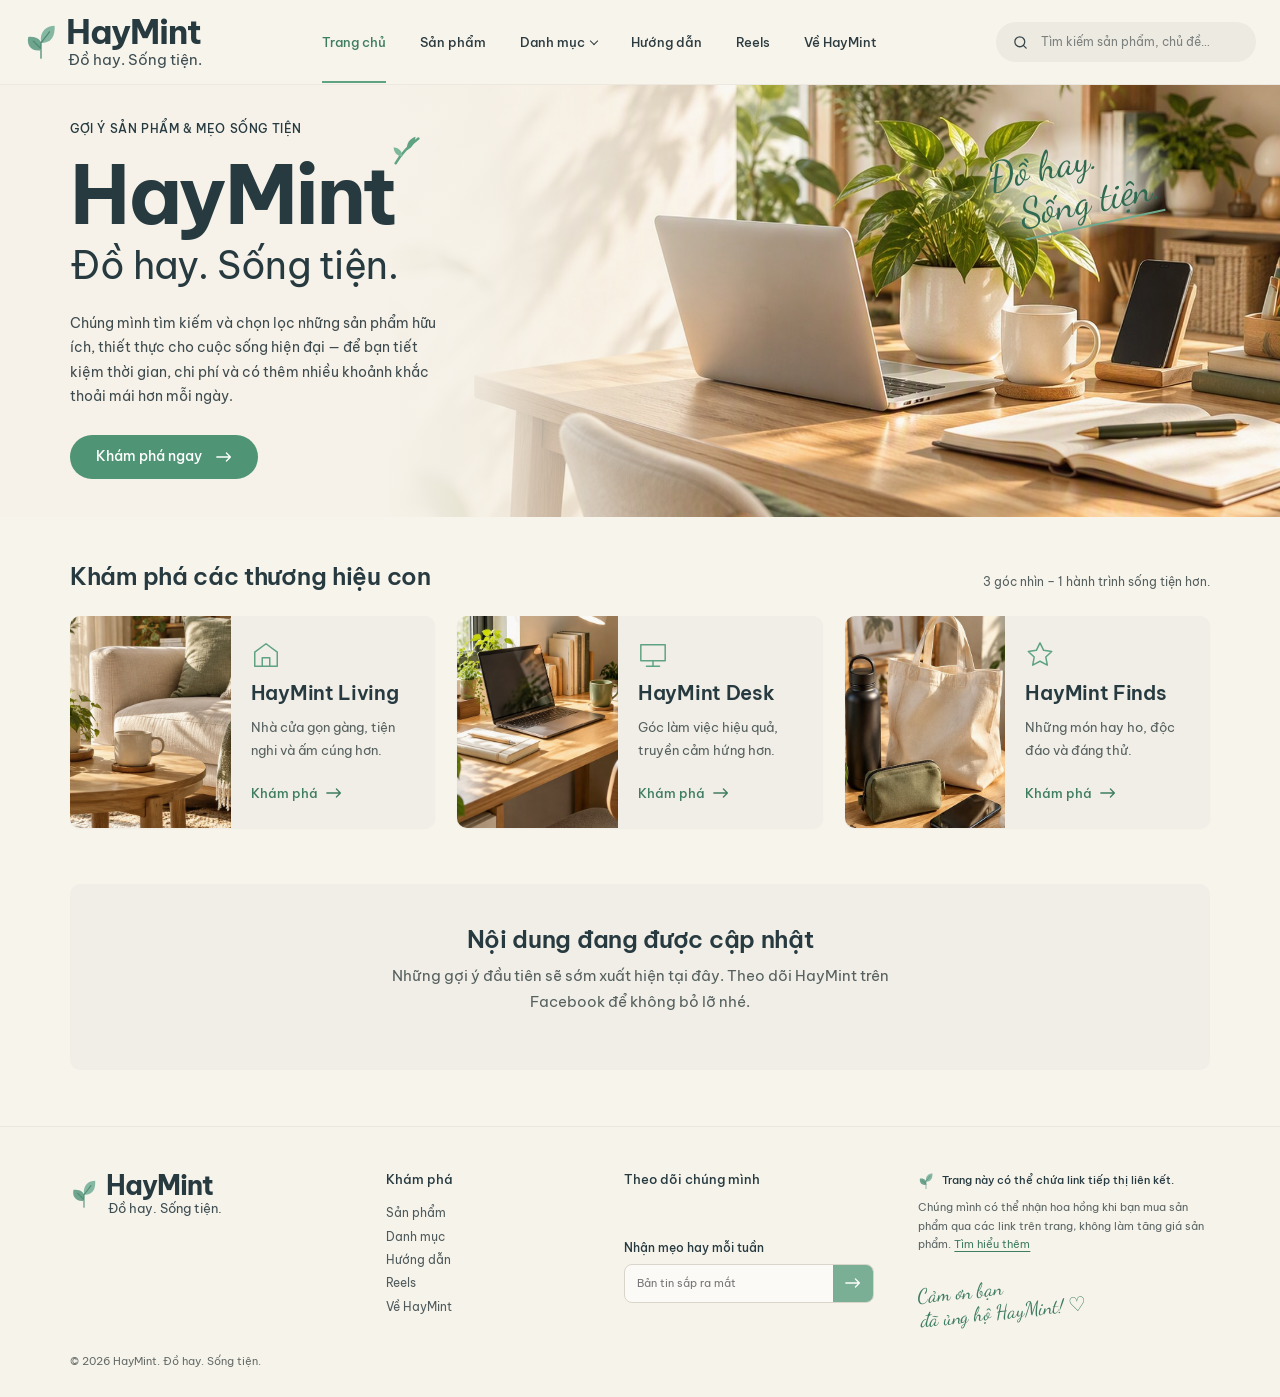
==== commit 3879bb6e: "Remove AI note from hero section <p class="ai-note">Ảnh minh họa tạo bằng AI</p>" ====
--- a/index.html
+++ b/index.html
@@ -28,7 +28,7 @@
 <p class="hero-description">Chúng mình tìm kiếm và chọn lọc những sản phẩm hữu ích, thiết thực cho cuộc sống hiện đại — để bạn tiết kiệm thời gian, chi phí và có thêm nhiều khoảnh khắc thoải mái hơn mỗi ngày.</p>
 <button class="button" id="explore" type="button">Khám phá ngay <svg class="arrow" width="16" height="10" viewBox="0 0 20 12" aria-hidden="true"><path d="M1 6h17m-5-5 5 5-5 5" fill="none" stroke="currentColor" stroke-width="1.6" stroke-linecap="round" stroke-linejoin="round"/></svg></button></div>
 <p class="hero-script" aria-hidden="true">Đồ hay.<br><span>Sống tiện.</span></p></div>
-<p class="ai-note">Ảnh minh họa tạo bằng AI</p></section>
+</section>
 <div class="wrap">
 <section id="categories" aria-labelledby="cat-title"><div class="section-head"><h2 id="cat-title">Khám phá các thương hiệu con</h2><span class="muted">3 góc nhìn – 1 hành trình sống tiện hơn.</span></div><div id="category-grid" class="category-grid"></div></section>
 <div class="empty" id="empty-state" hidden><h2>Nội dung đang được cập nhật</h2><p>Những gợi ý đầu tiên sẽ sớm xuất hiện tại đây. Theo dõi HayMint trên Facebook để không bỏ lỡ nhé.</p><a class="button" data-facebook hidden>Theo dõi HayMint trên Facebook <svg class="arrow" width="16" height="10" viewBox="0 0 20 12" aria-hidden="true"><path d="M1 6h17m-5-5 5 5-5 5" fill="none" stroke="currentColor" stroke-width="1.6" stroke-linecap="round" stroke-linejoin="round"/></svg></a></div>
